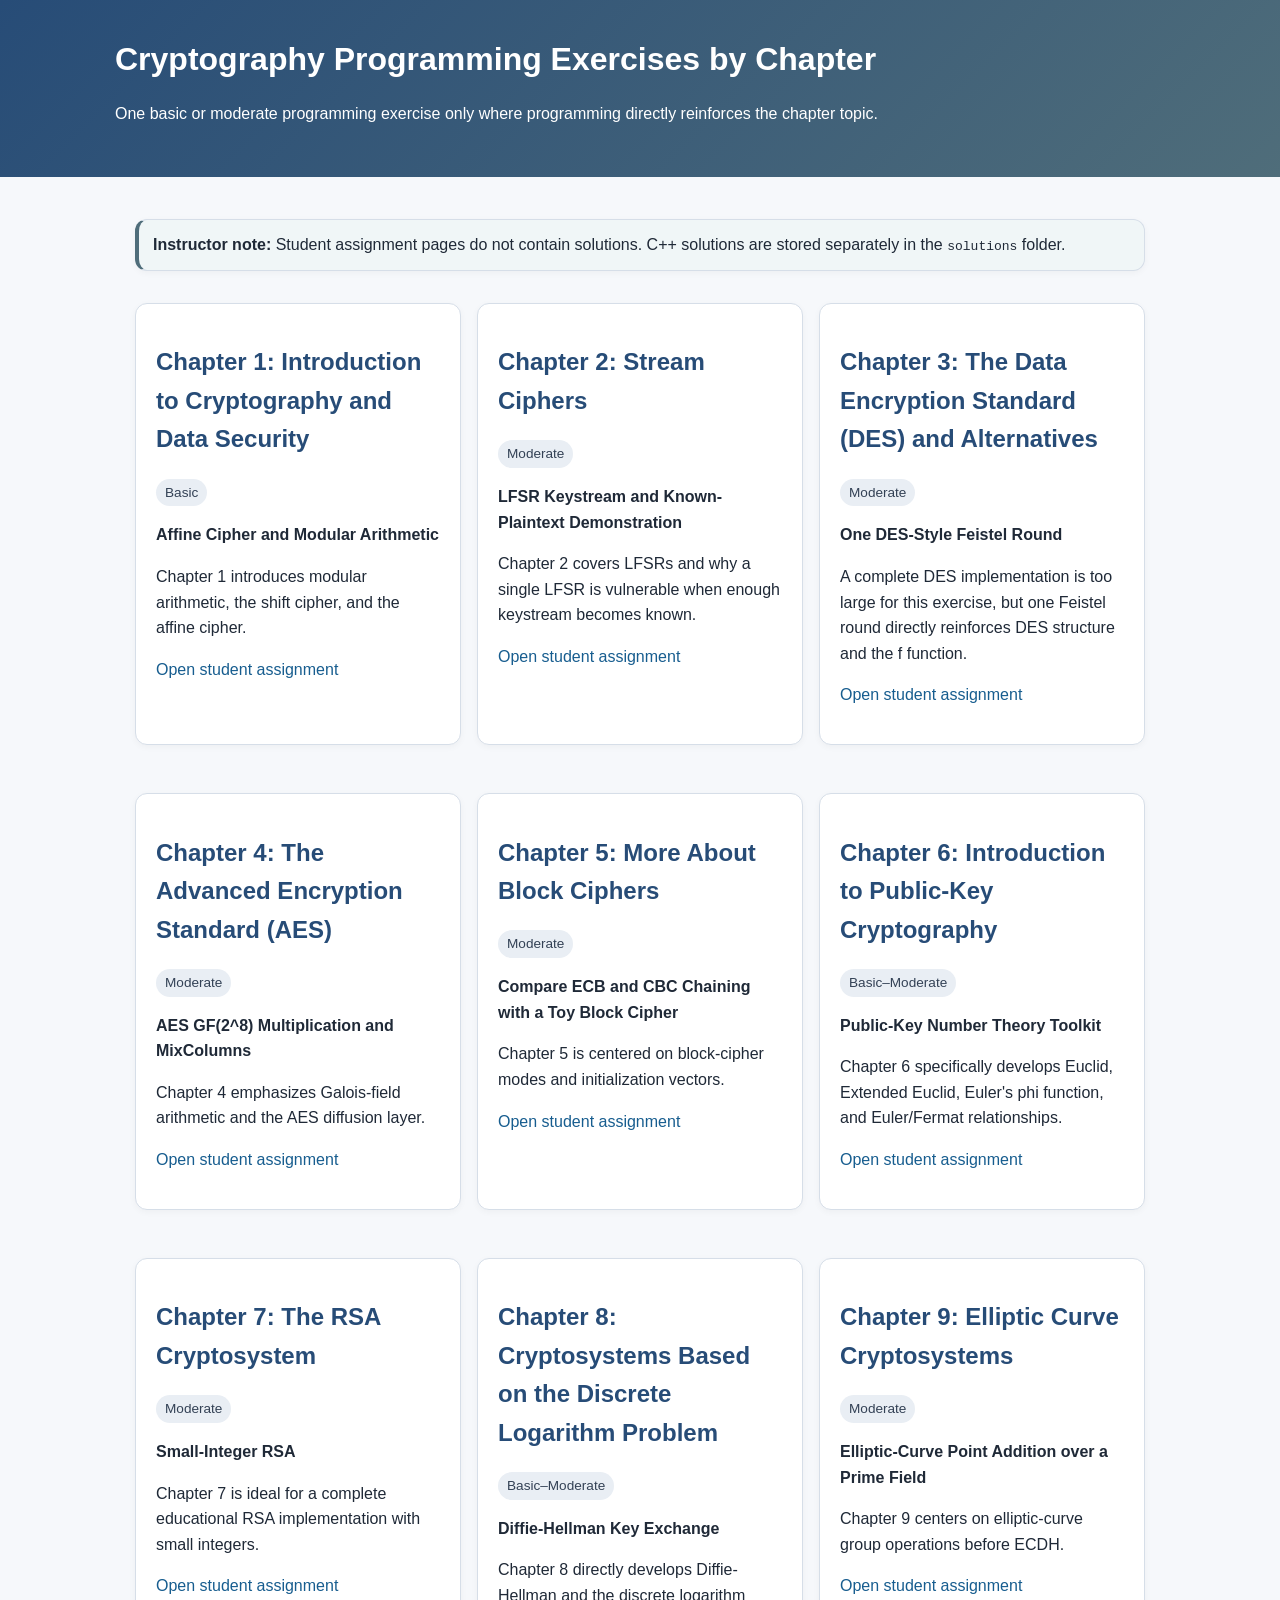
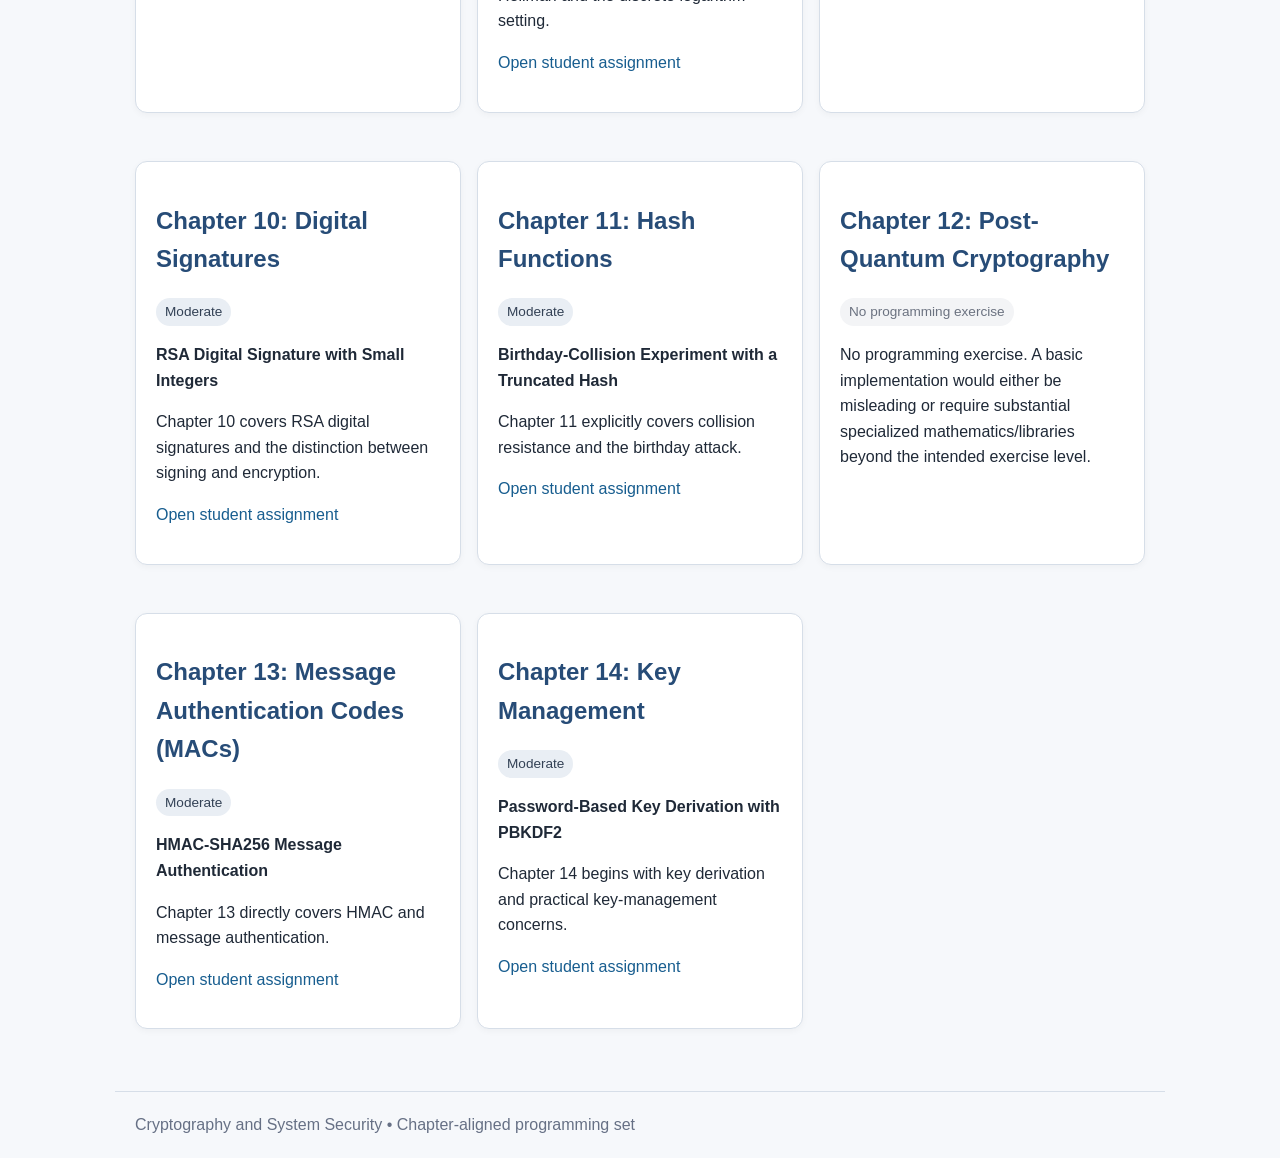
==== index.html @ f42800aa "Add files via upload Initial Upload" ====
<!doctype html>
<html><head><meta charset="utf-8"><meta name="viewport" content="width=device-width,initial-scale=1">
<title>Cryptography Programming Exercises by Chapter</title><link rel="stylesheet" href="style.css"></head>
<body>
<header><div class="wrap">
<h1>Cryptography Programming Exercises by Chapter</h1>
<p>One basic or moderate programming exercise only where programming directly reinforces the chapter topic.</p>
</div></header>
<main>
<div class="card note"><strong>Instructor note:</strong> Student assignment pages do not contain solutions. C++ solutions are stored separately in the <code>solutions</code> folder.</div>
<div class="grid">
<div class="card">
<h2>Chapter 1: Introduction to Cryptography and Data Security</h2>
<p><span class="badge">Basic</span></p>
<p><strong>Affine Cipher and Modular Arithmetic</strong></p>
<p>Chapter 1 introduces modular arithmetic, the shift cipher, and the affine cipher.</p>
<p><a href="assignments/chapter_01.html">Open student assignment</a></p>
</div>
<div class="card">
<h2>Chapter 2: Stream Ciphers</h2>
<p><span class="badge">Moderate</span></p>
<p><strong>LFSR Keystream and Known-Plaintext Demonstration</strong></p>
<p>Chapter 2 covers LFSRs and why a single LFSR is vulnerable when enough keystream becomes known.</p>
<p><a href="assignments/chapter_02.html">Open student assignment</a></p>
</div>
<div class="card">
<h2>Chapter 3: The Data Encryption Standard (DES) and Alternatives</h2>
<p><span class="badge">Moderate</span></p>
<p><strong>One DES-Style Feistel Round</strong></p>
<p>A complete DES implementation is too large for this exercise, but one Feistel round directly reinforces DES structure and the f function.</p>
<p><a href="assignments/chapter_03.html">Open student assignment</a></p>
</div>
<div class="card">
<h2>Chapter 4: The Advanced Encryption Standard (AES)</h2>
<p><span class="badge">Moderate</span></p>
<p><strong>AES GF(2^8) Multiplication and MixColumns</strong></p>
<p>Chapter 4 emphasizes Galois-field arithmetic and the AES diffusion layer.</p>
<p><a href="assignments/chapter_04.html">Open student assignment</a></p>
</div>
<div class="card">
<h2>Chapter 5: More About Block Ciphers</h2>
<p><span class="badge">Moderate</span></p>
<p><strong>Compare ECB and CBC Chaining with a Toy Block Cipher</strong></p>
<p>Chapter 5 is centered on block-cipher modes and initialization vectors.</p>
<p><a href="assignments/chapter_05.html">Open student assignment</a></p>
</div>
<div class="card">
<h2>Chapter 6: Introduction to Public-Key Cryptography</h2>
<p><span class="badge">Basic–Moderate</span></p>
<p><strong>Public-Key Number Theory Toolkit</strong></p>
<p>Chapter 6 specifically develops Euclid, Extended Euclid, Euler&#x27;s phi function, and Euler/Fermat relationships.</p>
<p><a href="assignments/chapter_06.html">Open student assignment</a></p>
</div>
<div class="card">
<h2>Chapter 7: The RSA Cryptosystem</h2>
<p><span class="badge">Moderate</span></p>
<p><strong>Small-Integer RSA</strong></p>
<p>Chapter 7 is ideal for a complete educational RSA implementation with small integers.</p>
<p><a href="assignments/chapter_07.html">Open student assignment</a></p>
</div>
<div class="card">
<h2>Chapter 8: Cryptosystems Based on the Discrete Logarithm Problem</h2>
<p><span class="badge">Basic–Moderate</span></p>
<p><strong>Diffie-Hellman Key Exchange</strong></p>
<p>Chapter 8 directly develops Diffie-Hellman and the discrete logarithm setting.</p>
<p><a href="assignments/chapter_08.html">Open student assignment</a></p>
</div>
<div class="card">
<h2>Chapter 9: Elliptic Curve Cryptosystems</h2>
<p><span class="badge">Moderate</span></p>
<p><strong>Elliptic-Curve Point Addition over a Prime Field</strong></p>
<p>Chapter 9 centers on elliptic-curve group operations before ECDH.</p>
<p><a href="assignments/chapter_09.html">Open student assignment</a></p>
</div>
<div class="card">
<h2>Chapter 10: Digital Signatures</h2>
<p><span class="badge">Moderate</span></p>
<p><strong>RSA Digital Signature with Small Integers</strong></p>
<p>Chapter 10 covers RSA digital signatures and the distinction between signing and encryption.</p>
<p><a href="assignments/chapter_10.html">Open student assignment</a></p>
</div>
<div class="card">
<h2>Chapter 11: Hash Functions</h2>
<p><span class="badge">Moderate</span></p>
<p><strong>Birthday-Collision Experiment with a Truncated Hash</strong></p>
<p>Chapter 11 explicitly covers collision resistance and the birthday attack.</p>
<p><a href="assignments/chapter_11.html">Open student assignment</a></p>
</div>
<div class="card">
<h2>Chapter 12: Post-Quantum Cryptography</h2>
<p><span class="badge skip">No programming exercise</span></p>
<p>No programming exercise. A basic implementation would either be misleading or require substantial specialized mathematics/libraries beyond the intended exercise level.</p>
</div>
<div class="card">
<h2>Chapter 13: Message Authentication Codes (MACs)</h2>
<p><span class="badge">Moderate</span></p>
<p><strong>HMAC-SHA256 Message Authentication</strong></p>
<p>Chapter 13 directly covers HMAC and message authentication.</p>
<p><a href="assignments/chapter_13.html">Open student assignment</a></p>
</div>
<div class="card">
<h2>Chapter 14: Key Management</h2>
<p><span class="badge">Moderate</span></p>
<p><strong>Password-Based Key Derivation with PBKDF2</strong></p>
<p>Chapter 14 begins with key derivation and practical key-management concerns.</p>
<p><a href="assignments/chapter_14.html">Open student assignment</a></p>
</div></div>
</main>
<footer>Cryptography and System Security • Chapter-aligned programming set</footer>
</body></html>
---- style.css ----
:root {
  --bg:#f6f8fb; --card:#fff; --ink:#1f2937; --muted:#667085;
  --accent:#274c77; --accent2:#4f6d7a; --border:#d6dee8; --code:#eef2f6;
}
*{box-sizing:border-box}
body{margin:0;font-family:Arial,Helvetica,sans-serif;background:var(--bg);color:var(--ink);line-height:1.6}
header{background:linear-gradient(135deg,var(--accent),var(--accent2));color:white;padding:34px 22px}
.wrap,main,footer{max-width:1050px;margin:0 auto}
h1{margin:0 0 8px} h2{color:var(--accent)} h3{color:var(--accent2)}
main{padding:26px 20px 46px}
.card{background:var(--card);border:1px solid var(--border);border-radius:12px;padding:20px;margin:16px 0;box-shadow:0 2px 7px rgba(0,0,0,.04)}
.grid{display:grid;grid-template-columns:repeat(auto-fit,minmax(290px,1fr));gap:16px}
.badge{display:inline-block;padding:3px 9px;border-radius:999px;background:#e9eef4;color:#334155;margin-right:6px;font-size:.85rem}
.skip{background:#f3f4f6;color:#6b7280}
a{color:#175d8f;text-decoration:none} a:hover{text-decoration:underline}
pre{background:var(--code);border:1px solid var(--border);border-radius:8px;padding:13px;overflow:auto}
table{width:100%;border-collapse:collapse} th,td{border:1px solid var(--border);padding:8px;text-align:left} th{background:#edf2f6}
.note{border-left:4px solid var(--accent2);background:#f0f6f7;padding:12px 14px}
footer{padding:20px;color:var(--muted);border-top:1px solid var(--border)}
nav a{margin-right:14px}
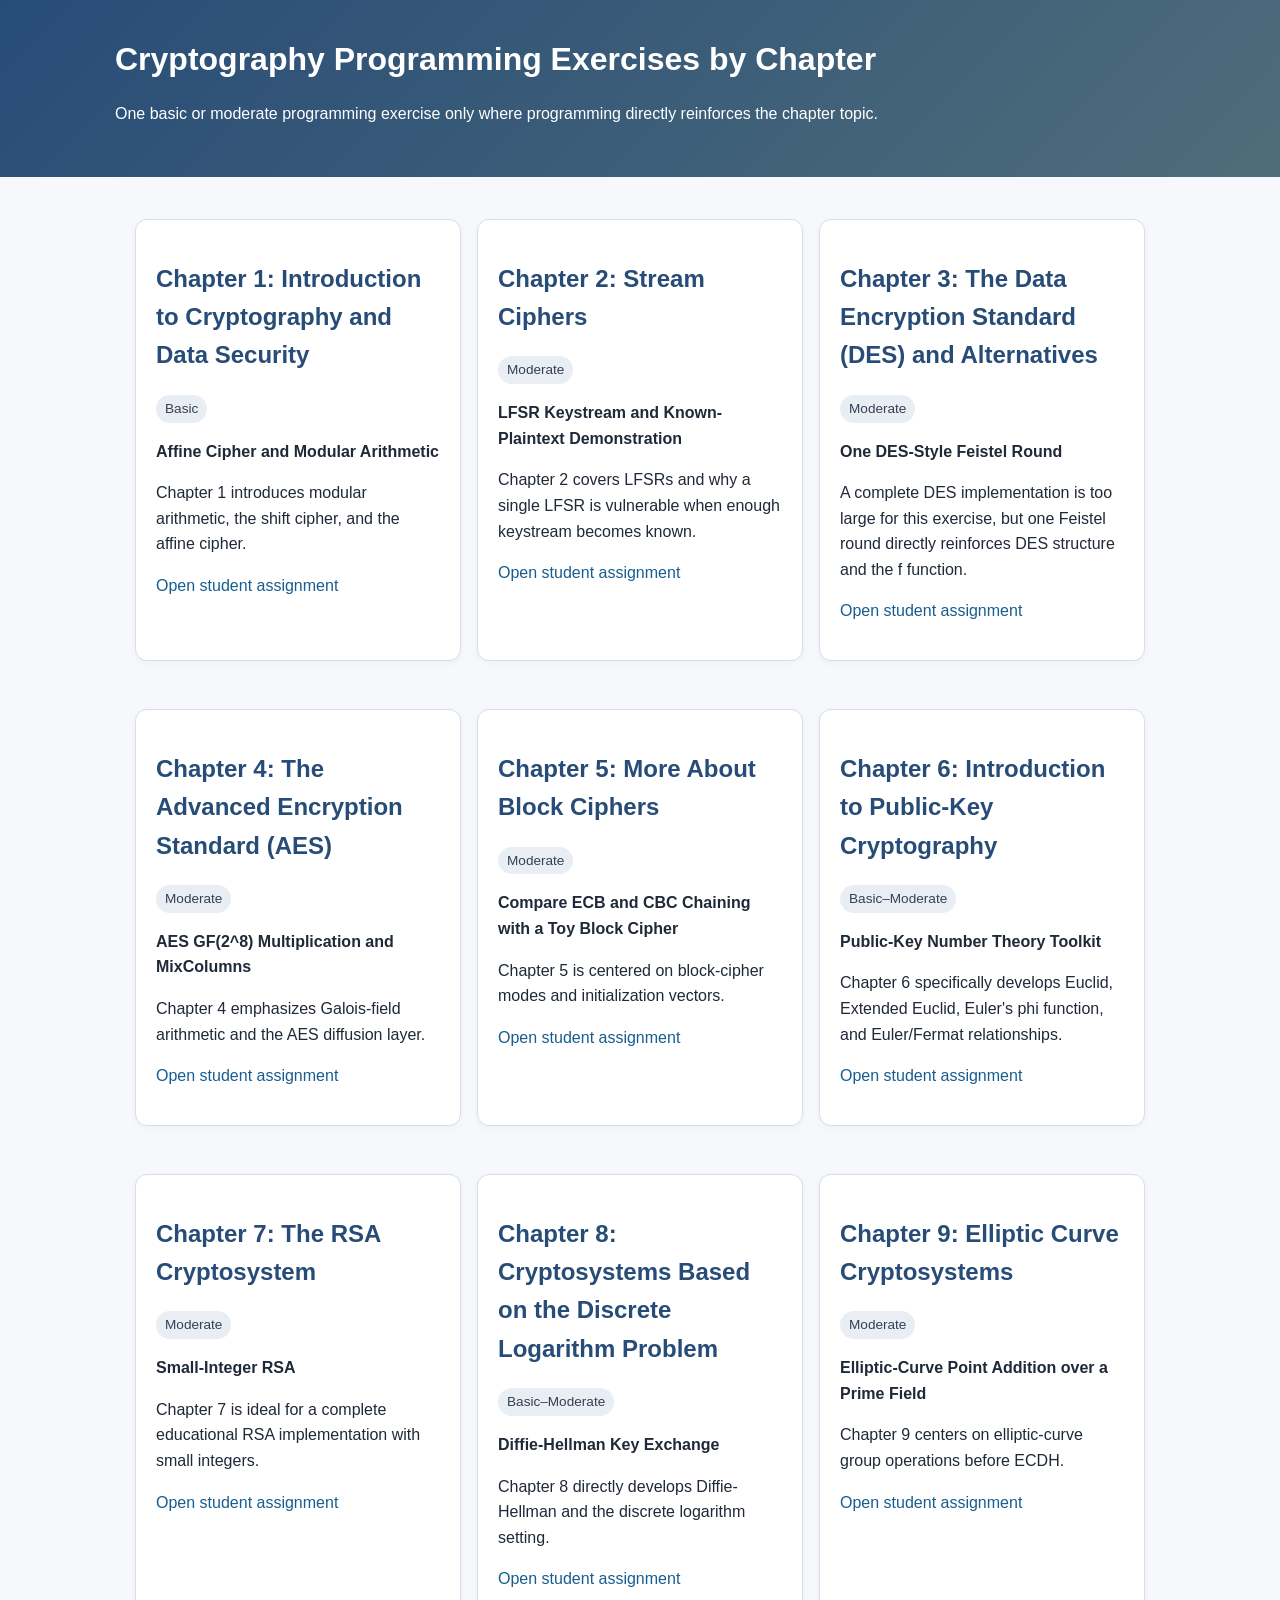
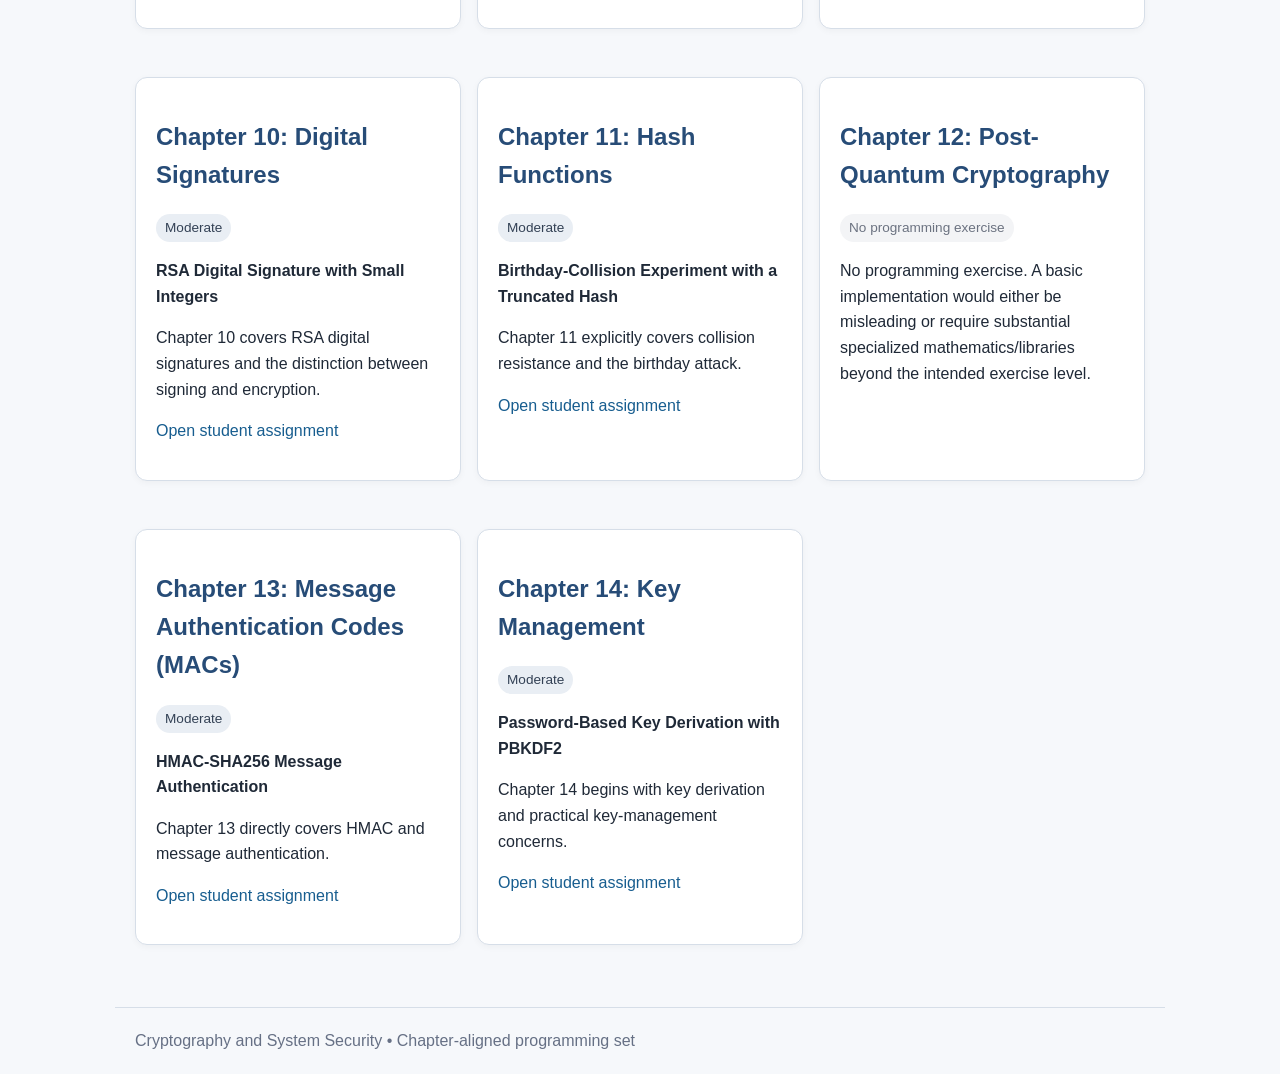
==== commit ba9aec7c: "Update index.html" ====
--- a/index.html
+++ b/index.html
@@ -7,7 +7,6 @@
 <p>One basic or moderate programming exercise only where programming directly reinforces the chapter topic.</p>
 </div></header>
 <main>
-<div class="card note"><strong>Instructor note:</strong> Student assignment pages do not contain solutions. C++ solutions are stored separately in the <code>solutions</code> folder.</div>
 <div class="grid">
 <div class="card">
 <h2>Chapter 1: Introduction to Cryptography and Data Security</h2>
